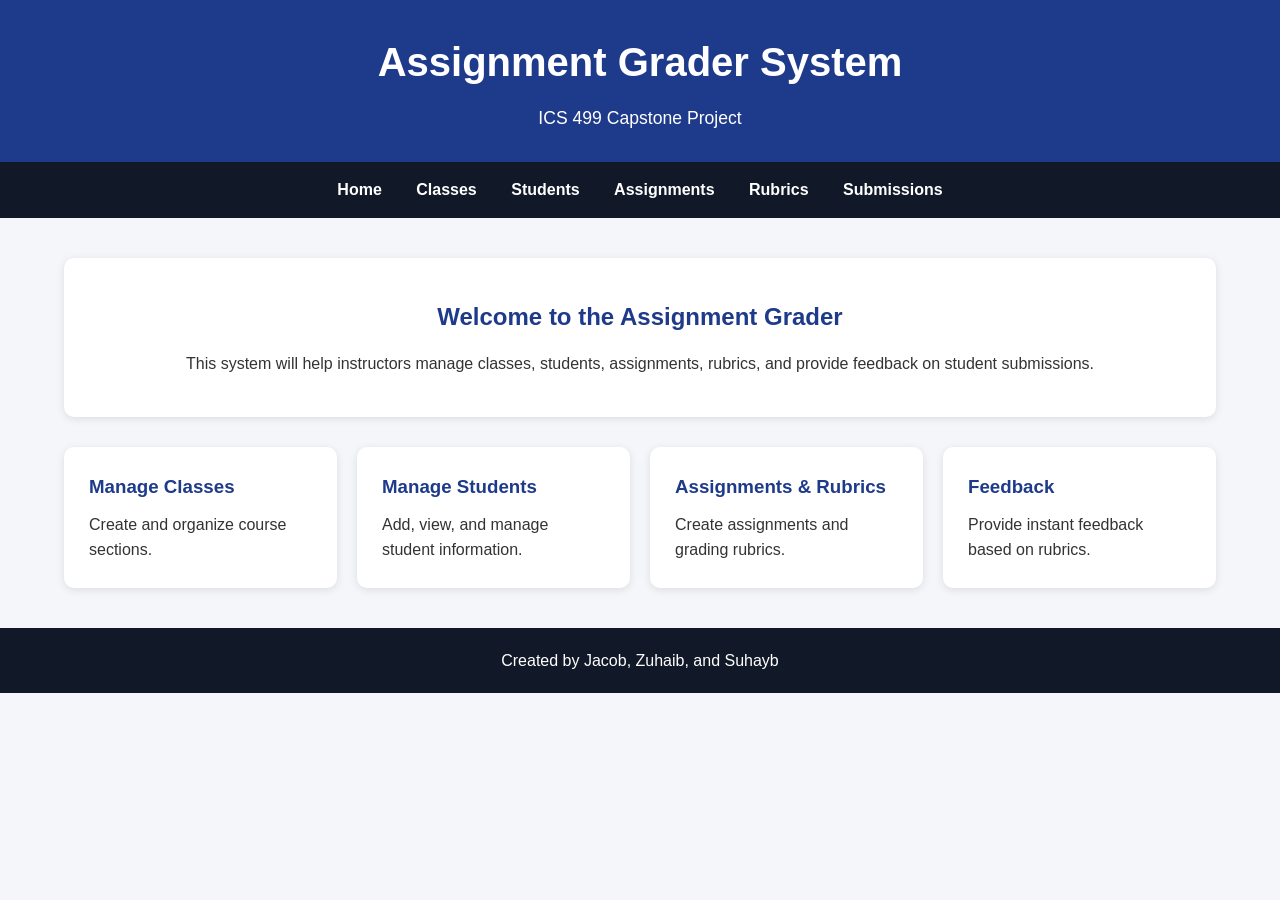
==== index.html @ 9b372498 "Creating FP3 starter website page" ====
<!DOCTYPE html>
<html lang="en">
<head>
    <meta charset="UTF-8">
    <title>Assignment Grader</title>
    <link rel="stylesheet" href="style.css">
</head>
<body>

<header>
    <h1>Assignment Grader System</h1>
    <p>ICS 499 Capstone Project</p>
</header>

<nav>
    <a href="#">Home</a>
    <a href="#">Classes</a>
    <a href="#">Students</a>
    <a href="#">Assignments</a>
    <a href="#">Rubrics</a>
    <a href="#">Submissions</a>
</nav>

<main>
    <section class="hero">
        <h2>Welcome to the Assignment Grader</h2>
        <p>
            This system will help instructors manage classes, students, assignments,
            rubrics, and provide feedback on student submissions.
        </p>
    </section>

    <section class="cards">
        <div class="card">
            <h3>Manage Classes</h3>
            <p>Create and organize course sections.</p>
        </div>

        <div class="card">
            <h3>Manage Students</h3>
            <p>Add, view, and manage student information.</p>
        </div>

        <div class="card">
            <h3>Assignments & Rubrics</h3>
            <p>Create assignments and grading rubrics.</p>
        </div>

        <div class="card">
            <h3>Feedback</h3>
            <p>Provide instant feedback based on rubrics.</p>
        </div>
    </section>
</main>

<footer>
    <p>Created by Jacob, Zuhaib, and Suhayb</p>
</footer>

</body>
</html>
---- style.css ----
* {
    margin: 0;
    padding: 0;
    box-sizing: border-box;
}

body {
    font-family: Arial, Helvetica, sans-serif;
    background-color: #f4f6f9;
    color: #333;
    line-height: 1.6;
}

/* Header */

header {
    background-color: #1e3a8a;
    color: white;
    text-align: center;
    padding: 30px;
}

header h1 {
    font-size: 2.5rem;
    margin-bottom: 10px;
}

header p {
    font-size: 1.1rem;
}

/* Navigation */

nav {
    background-color: #111827;
    padding: 15px;
    text-align: center;
}

nav a {
    color: white;
    text-decoration: none;
    margin: 0 15px;
    font-weight: bold;
    transition: 0.3s;
}

nav a:hover {
    color: #60a5fa;
}

/* Main Content */

main {
    width: 90%;
    max-width: 1200px;
    margin: 40px auto;
}

/* Welcome Section */

.hero {
    background: white;
    padding: 40px;
    border-radius: 10px;
    text-align: center;
    margin-bottom: 30px;
    box-shadow: 0 2px 8px rgba(0,0,0,0.1);
}

.hero h2 {
    margin-bottom: 15px;
    color: #1e3a8a;
}

/* Feature Cards */

.cards {
    display: grid;
    grid-template-columns: repeat(auto-fit, minmax(250px, 1fr));
    gap: 20px;
}

.card {
    background: white;
    padding: 25px;
    border-radius: 10px;
    box-shadow: 0 2px 8px rgba(0,0,0,0.1);
    transition: 0.3s;
}

.card:hover {
    transform: translateY(-5px);
}

.card h3 {
    margin-bottom: 10px;
    color: #1e3a8a;
}

/* Footer */

footer {
    background-color: #111827;
    color: white;
    text-align: center;
    padding: 20px;
    margin-top: 40px;
}

/* Mobile */

@media (max-width: 768px) {
    header h1 {
        font-size: 2rem;
    }

    nav a {
        display: block;
        margin: 10px 0;
    }

    .hero {
        padding: 25px;
    }
}
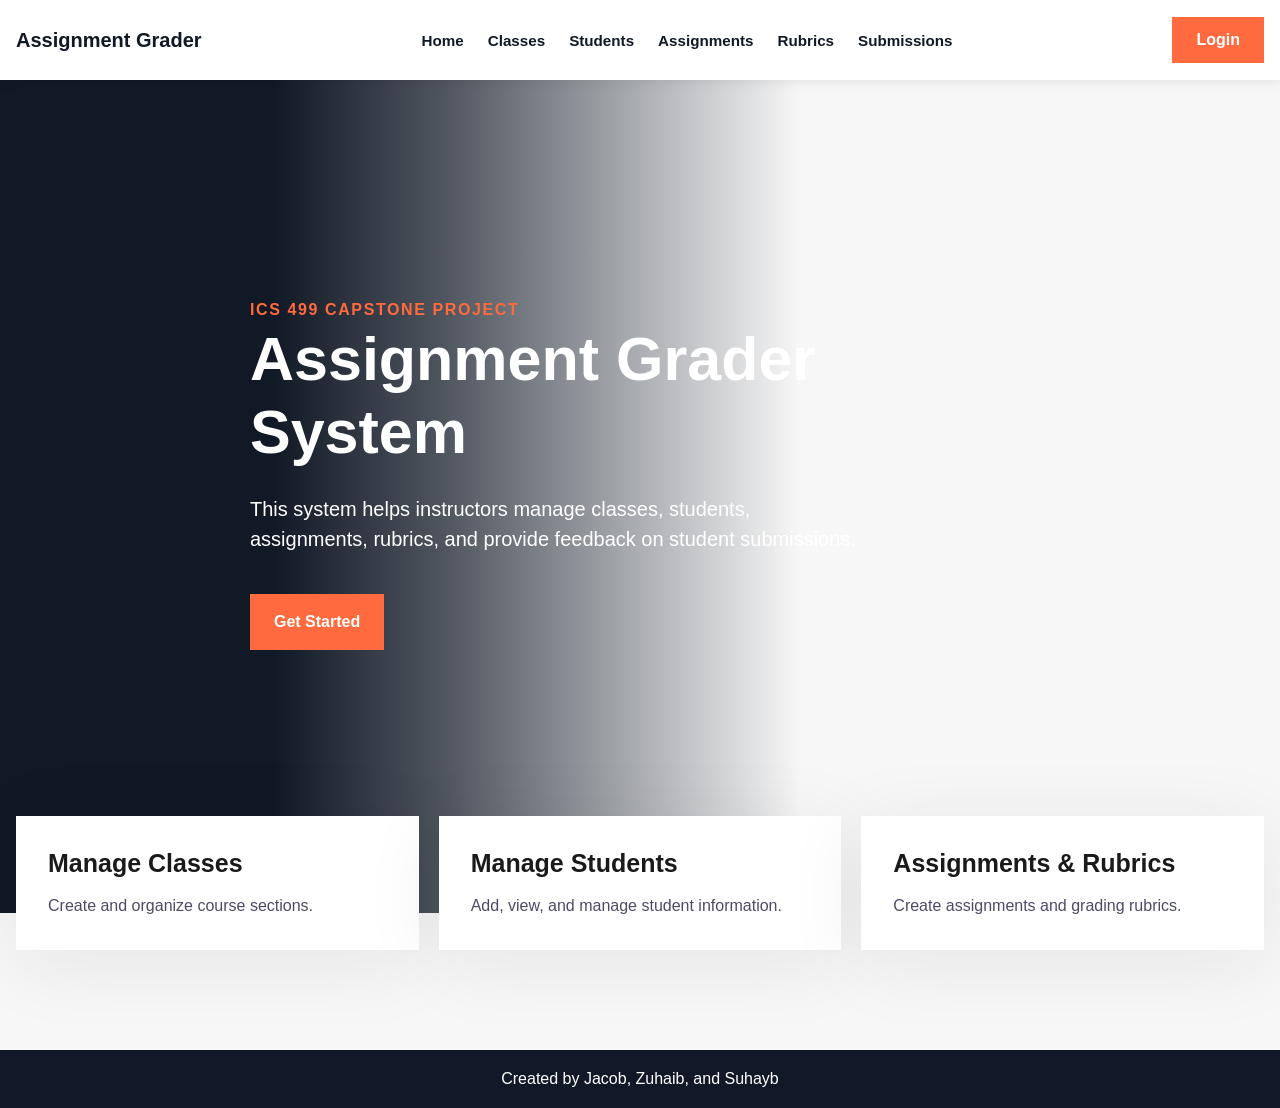
==== commit d5b6c960: "Canged the design" ====
--- a/index.html
+++ b/index.html
@@ -2,56 +2,88 @@
 <html lang="en">
 <head>
     <meta charset="UTF-8">
+    <meta name="viewport" content="width=device-width, initial-scale=1.0">
     <title>Assignment Grader</title>
     <link rel="stylesheet" href="style.css">
 </head>
 <body>
 
-<header>
-    <h1>Assignment Grader System</h1>
-    <p>ICS 499 Capstone Project</p>
+<header class="cs-header">
+    <div class="cs-header-container">
+        <a href="#" class="cs-logo">Assignment Grader</a>
+
+        <nav class="cs-nav">
+            <a href="#">Home</a>
+            <a href="#">Classes</a>
+            <a href="#">Students</a>
+            <a href="#">Assignments</a>
+            <a href="#">Rubrics</a>
+            <a href="#">Submissions</a>
+        </nav>
+
+        <a href="#" class="cs-header-button">Login</a>
+    </div>
 </header>
 
-<nav>
-    <a href="#">Home</a>
-    <a href="#">Classes</a>
-    <a href="#">Students</a>
-    <a href="#">Assignments</a>
-    <a href="#">Rubrics</a>
-    <a href="#">Submissions</a>
-</nav>
+<section id="hero-1618">
+    <div class="cs-container">
 
-<main>
-    <section class="hero">
-        <h2>Welcome to the Assignment Grader</h2>
-        <p>
-            This system will help instructors manage classes, students, assignments,
-            rubrics, and provide feedback on student submissions.
-        </p>
-    </section>
+        <div class="cs-content">
+            <span class="cs-topper">ICS 499 Capstone Project</span>
 
-    <section class="cards">
-        <div class="card">
-            <h3>Manage Classes</h3>
-            <p>Create and organize course sections.</p>
+            <h1 class="cs-title">
+                Assignment Grader System
+            </h1>
+
+            <p class="cs-text">
+                This system helps instructors manage classes, students,
+                assignments, rubrics, and provide feedback on student
+                submissions.
+            </p>
+
+            <a href="#" class="cs-button-solid">
+                Get Started
+            </a>
         </div>
 
-        <div class="card">
-            <h3>Manage Students</h3>
-            <p>Add, view, and manage student information.</p>
-        </div>
+        <ul class="cs-card-group">
+            <li class="cs-item">
+                <h3 class="cs-h3">Manage Classes</h3>
+                <p class="cs-item-text">
+                    Create and organize course sections.
+                </p>
+            </li>
 
-        <div class="card">
-            <h3>Assignments & Rubrics</h3>
-            <p>Create assignments and grading rubrics.</p>
-        </div>
+            <li class="cs-item">
+                <h3 class="cs-h3">Manage Students</h3>
+                <p class="cs-item-text">
+                    Add, view, and manage student information.
+                </p>
+            </li>
 
-        <div class="card">
-            <h3>Feedback</h3>
-            <p>Provide instant feedback based on rubrics.</p>
-        </div>
-    </section>
-</main>
+            <li class="cs-item">
+                <h3 class="cs-h3">Assignments & Rubrics</h3>
+                <p class="cs-item-text">
+                    Create assignments and grading rubrics.
+                </p>
+            </li>
+        </ul>
+
+    </div>
+
+    <picture class="cs-background">
+        <source media="(max-width: 600px)"
+            srcset="https://images.unsplash.com/photo-1552664730-d307ca884978?w=800">
+
+        <source media="(min-width: 601px)"
+            srcset="https://images.unsplash.com/photo-1552664730-d307ca884978?w=1600">
+
+        <img
+            src="https://images.unsplash.com/photo-1552664730-d307ca884978?w=1600"
+            alt="Team Project Meeting">
+    </picture>
+
+</section>
 
 <footer>
     <p>Created by Jacob, Zuhaib, and Suhayb</p>
--- a/style.css
+++ b/style.css
@@ -1,6 +1,13 @@
-
-
-* {
+:root {
+    --primary: #ff6a3e;
+    --headerColor: #1a1a1a;
+    --bodyTextColor: #4e4b66;
+    --sectionPadding: clamp(3.75rem, 7.82vw, 6.25rem) 1rem;
+}
+
+*,
+*:before,
+*:after {
     margin: 0;
     padding: 0;
     box-sizing: border-box;
@@ -8,96 +15,219 @@
 
 body {
     font-family: Arial, Helvetica, sans-serif;
-    background-color: #f4f6f9;
-    color: #333;
-    line-height: 1.6;
+    background-color: #f7f7f7;
 }
 
 /* Header */
 
-header {
-    background-color: #1e3a8a;
-    color: white;
-    text-align: center;
-    padding: 30px;
-}
-
-header h1 {
-    font-size: 2.5rem;
-    margin-bottom: 10px;
-}
-
-header p {
-    font-size: 1.1rem;
-}
-
-/* Navigation */
-
-nav {
-    background-color: #111827;
-    padding: 15px;
-    text-align: center;
-}
-
-nav a {
-    color: white;
-    text-decoration: none;
-    margin: 0 15px;
+.cs-header {
+    width: 100%;
+    background-color: white;
+    position: absolute;
+    top: 0;
+    left: 0;
+    z-index: 100;
+    box-shadow: 0 2px 12px rgba(0, 0, 0, 0.08);
+}
+
+.cs-header-container {
+    width: 100%;
+    max-width: 80rem;
+    height: 5rem;
+    margin: auto;
+    padding: 0 1rem;
+    display: flex;
+    align-items: center;
+    justify-content: space-between;
+}
+
+.cs-logo {
+    font-size: 1.25rem;
+    font-weight: 800;
+    color: #111926;
+    text-decoration: none;
+}
+
+.cs-nav {
+    display: flex;
+    align-items: center;
+    gap: 1.5rem;
+}
+
+.cs-nav a {
+    color: #111926;
+    text-decoration: none;
+    font-size: 0.95rem;
+    font-weight: 700;
+}
+
+.cs-nav a:hover {
+    color: var(--primary);
+}
+
+.cs-header-button {
+    background-color: var(--primary);
+    color: white;
+    text-decoration: none;
+    padding: 0.9rem 1.5rem;
+    font-weight: 700;
+}
+
+/* Hero */
+
+#hero-1618 {
+    padding: var(--sectionPadding);
+    padding-top: clamp(12.5rem, 31.95vw, 18.75rem);
+    position: relative;
+    z-index: 1;
+}
+
+#hero-1618 .cs-container {
+    width: 100%;
+    max-width: 80rem;
+    margin: auto;
+    display: flex;
+    justify-content: center;
+    align-items: center;
+    flex-direction: column;
+    gap: clamp(3.75rem, 13vw, 11.25rem);
+}
+
+#hero-1618 .cs-content {
+    text-align: left;
+    width: 100%;
+    max-width: 48.75rem;
+    display: flex;
+    flex-direction: column;
+    align-items: flex-start;
+}
+
+#hero-1618 .cs-topper {
+    font-size: clamp(0.8125rem, 1.5vw, 1rem);
+    line-height: 1.2em;
+    font-weight: 700;
+    letter-spacing: 0.1em;
+    text-transform: uppercase;
+    margin-bottom: 0.25rem;
+    color: var(--primary);
+}
+
+#hero-1618 .cs-title {
+    font-size: clamp(2.4375rem, 6.4vw, 3.8125rem);
+    font-weight: 700;
+    line-height: 1.2em;
+    max-width: 100%;
+    margin: 0 0 1.5rem 0;
+    color: white;
+}
+
+#hero-1618 .cs-text {
+    font-size: clamp(1rem, 1.95vw, 1.25rem);
+    line-height: 1.5em;
+    max-width: 38rem;
+    margin: 0 0 2.5rem 0;
+    color: white;
+}
+
+#hero-1618 .cs-button-solid {
+    font-size: 1rem;
+    line-height: clamp(2.875rem, 5.5vw, 3.5rem);
+    text-decoration: none;
+    font-weight: 700;
+    color: white;
+    padding: 0 1.5rem;
+    background-color: var(--primary);
+    display: inline-block;
+    position: relative;
+    z-index: 1;
+}
+
+#hero-1618 .cs-button-solid:before {
+    content: "";
+    position: absolute;
+    height: 100%;
+    width: 0%;
+    background: #000;
+    top: 0;
+    left: 0;
+    z-index: -1;
+    transition: width 0.3s;
+}
+
+#hero-1618 .cs-button-solid:hover:before {
+    width: 100%;
+}
+
+/* Cards */
+
+#hero-1618 .cs-card-group {
+    margin: 0;
+    padding: 0;
+    width: 100%;
+    display: grid;
+    grid-template-columns: repeat(12, 1fr);
+    gap: clamp(1rem, 2.3vw, 1.25rem);
+}
+
+#hero-1618 .cs-item {
+    list-style: none;
+    text-align: left;
+    padding: clamp(1.5rem, 3vw, 2rem);
+    background-color: white;
+    box-shadow: 0px 12px 80px rgba(26, 26, 26, 0.08);
+    grid-column: span 4;
+}
+
+#hero-1618 .cs-h3 {
+    font-size: clamp(1.25rem, 2.5vw, 1.5625rem);
+    line-height: 1.2em;
     font-weight: bold;
-    transition: 0.3s;
-}
-
-nav a:hover {
-    color: #60a5fa;
-}
-
-/* Main Content */
-
-main {
-    width: 90%;
-    max-width: 1200px;
-    margin: 40px auto;
-}
-
-/* Welcome Section */
-
-.hero {
-    background: white;
-    padding: 40px;
-    border-radius: 10px;
-    text-align: center;
-    margin-bottom: 30px;
-    box-shadow: 0 2px 8px rgba(0,0,0,0.1);
-}
-
-.hero h2 {
-    margin-bottom: 15px;
-    color: #1e3a8a;
-}
-
-/* Feature Cards */
-
-.cards {
-    display: grid;
-    grid-template-columns: repeat(auto-fit, minmax(250px, 1fr));
-    gap: 20px;
-}
-
-.card {
-    background: white;
-    padding: 25px;
-    border-radius: 10px;
-    box-shadow: 0 2px 8px rgba(0,0,0,0.1);
-    transition: 0.3s;
-}
-
-.card:hover {
-    transform: translateY(-5px);
-}
-
-.card h3 {
-    margin-bottom: 10px;
-    color: #1e3a8a;
+    margin-bottom: 1rem;
+    color: var(--headerColor);
+}
+
+#hero-1618 .cs-item-text {
+    font-size: clamp(0.875rem, 1.5vw, 1rem);
+    line-height: 1.5em;
+    color: var(--bodyTextColor);
+}
+
+/* Background */
+
+#hero-1618 .cs-background {
+    width: 100%;
+    height: 87%;
+    display: block;
+    position: absolute;
+    top: 0;
+    left: 0;
+    z-index: -2;
+}
+
+#hero-1618 .cs-background:before {
+    content: "";
+    width: 100%;
+    height: 100%;
+    background: linear-gradient(
+        90deg,
+        #111926 21.41%,
+        rgba(17, 25, 38, 0.72) 34.98%,
+        rgba(17, 25, 38, 0) 62.53%
+    );
+    position: absolute;
+    top: 0;
+    left: 0;
+    z-index: 1;
+}
+
+#hero-1618 .cs-background img {
+    position: absolute;
+    top: 0;
+    left: 0;
+    height: 100%;
+    width: 100%;
+    object-fit: cover;
+    object-position: top;
 }
 
 /* Footer */
@@ -107,22 +237,41 @@
     color: white;
     text-align: center;
     padding: 20px;
-    margin-top: 40px;
 }
 
 /* Mobile */
 
-@media (max-width: 768px) {
-    header h1 {
-        font-size: 2rem;
-    }
-
-    nav a {
-        display: block;
-        margin: 10px 0;
-    }
-
-    .hero {
-        padding: 25px;
+@media only screen and (max-width: 768px) {
+    .cs-header {
+        position: relative;
+    }
+
+    .cs-header-container {
+        height: auto;
+        padding: 1rem;
+        flex-direction: column;
+        gap: 1rem;
+    }
+
+    .cs-nav {
+        flex-direction: column;
+        gap: 0.75rem;
+    }
+
+    #hero-1618 {
+        padding-top: 6rem;
+    }
+
+    #hero-1618 .cs-background {
+        height: 60%;
+    }
+
+    #hero-1618 .cs-background:before {
+        background: #111926;
+        opacity: 0.85;
+    }
+
+    #hero-1618 .cs-item {
+        grid-column: span 12;
     }
 }
